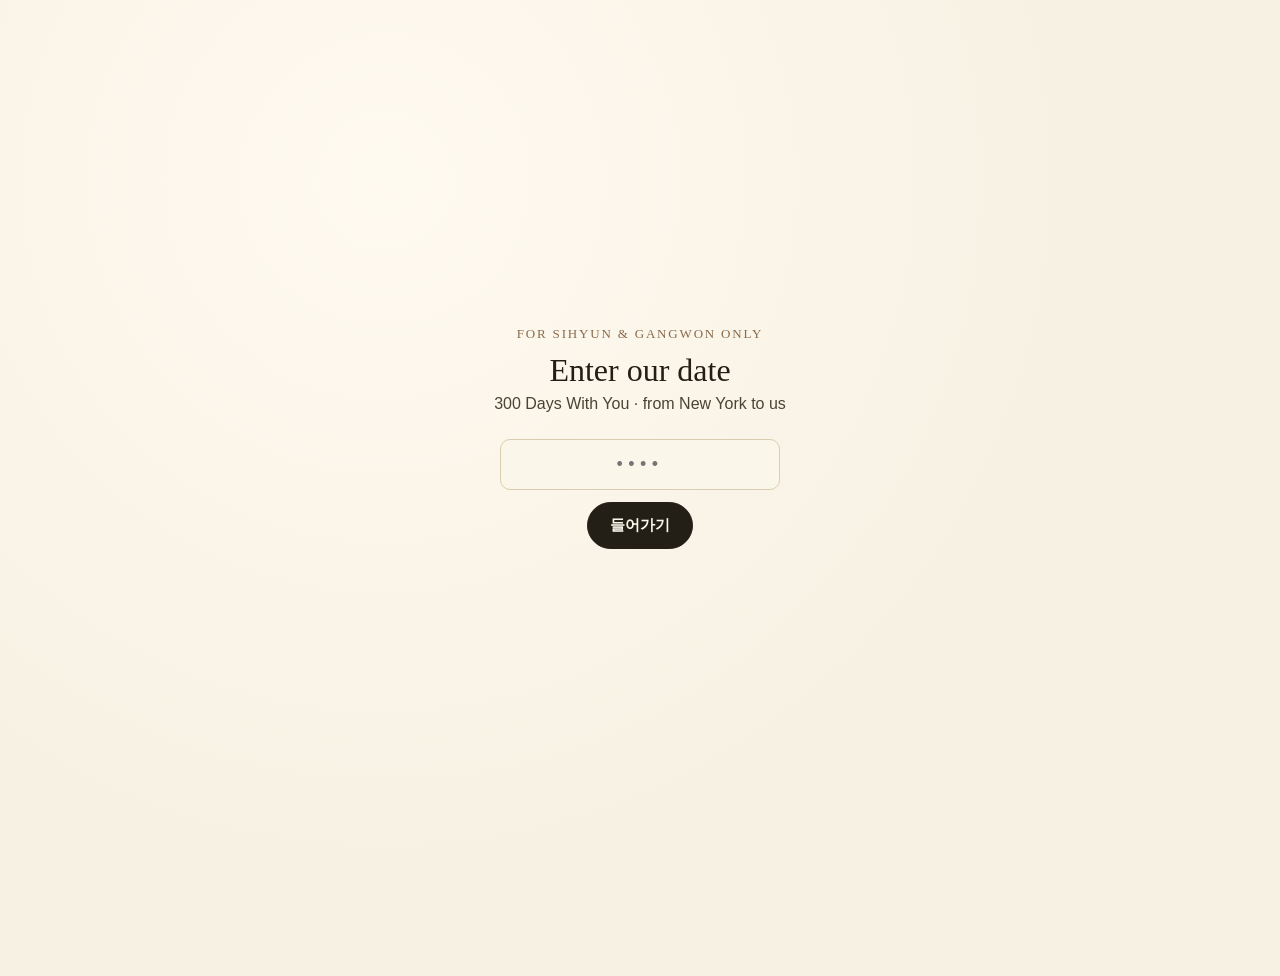
==== v2/index.html @ 1c23c6f9 "Add rebuilt app as a second, non-destructive live version under /v2/ Adds the full architecture rebu" ====
<!DOCTYPE html>
<html lang="ko">
<head>
<meta charset="UTF-8">
<meta name="viewport" content="width=device-width, initial-scale=1, viewport-fit=cover, maximum-scale=1">
<title>시현 & 강원 · 300 DAYS WITH YOU</title>
<meta name="theme-color" content="#f7f1e4">
<link rel="manifest" href="manifest.webmanifest">
<link rel="icon" href="../assets/app-icon-v26.svg">
<link rel="apple-touch-icon" href="../assets/app-icon-v26.svg">
<link rel="stylesheet" href="css/main.css">
</head>
<body>

<!-- ================= LOCK SCREEN (Section 3) ================= -->
<div id="lockScreen">
  <div class="lock-eyebrow">FOR SIHYUN &amp; GANGWON ONLY</div>
  <div class="lock-title">Enter our date</div>
  <div class="lock-sub">300 Days With You · from New York to us</div>
  <input id="lockInput" class="lock-input" type="password" inputmode="numeric" maxlength="6" placeholder="••••">
  <button id="lockBtn" class="btn">들어가기</button>
  <div id="lockErr" class="err-text"></div>
</div>

<!-- ================= IDENTITY / PIN (Section 4) ================= -->
<div id="identityScreen" style="display:none;">
  <div class="lock-eyebrow">WHO ARE YOU?</div>
  <div class="lock-title" id="identityTitle">Who are you?</div>
  <div id="identityStage"></div>
</div>

<!-- ================= APP SHELL ================= -->
<div id="app">
  <header class="masthead">
    <div class="masthead-inner">
      <div class="brand" data-action="view" data-target="home">
        <div class="brand-names">시현 &amp; 강원</div>
        <div class="brand-tag">300 Days With You · from New York to us</div>
      </div>
      <nav class="top-nav">
        <button data-action="view" data-target="home" data-nav="home">HOME</button>
        <button data-action="view" data-target="ourdays" data-nav="ourdays">OUR DAYS</button>
        <button data-action="view" data-target="diary" data-nav="diary">DIARY</button>
        <button data-action="view" data-target="special" data-nav="special">SPECIAL</button>
        <button data-action="view" data-target="future" data-nav="future">OUR FUTURE</button>
      </nav>
      <div class="header-tools">
        <button class="user-pill" id="userPillBtn" data-action="switch-user">WRITING AS · —</button>
        <button class="icon-btn" data-action="toggle-notif" aria-label="notifications">🔔<span class="badge" id="notifBadge" style="display:none;">0</span></button>
      </div>
    </div>
  </header>

  <div class="notif-panel" id="notifPanel"></div>

  <main>
    <section class="view" id="view-home"></section>
    <section class="view" id="view-ourdays"></section>
    <section class="view" id="view-diary"></section>
    <section class="view" id="view-ourstory"></section>
    <section class="view" id="view-album"></section>
    <section class="view" id="view-special">
      <div id="specialHub"></div>
      <div id="specialDetailHost" style="display:none;"></div>
    </section>
    <section class="view" id="view-future"></section>
  </main>

  <nav class="bottom-nav">
    <div class="bottom-nav-inner">
      <button data-action="view" data-target="home" data-nav="home"><span class="ic">⌂</span>Home</button>
      <button data-action="view" data-target="ourdays" data-nav="ourdays"><span class="ic">▣</span>Our Days</button>
      <button data-action="view" data-target="diary" data-nav="diary"><span class="ic">✎</span>Diary</button>
      <button data-action="view" data-target="special" data-nav="special"><span class="ic">✦</span>Special</button>
      <button data-action="view" data-target="future" data-nav="future"><span class="ic">♡</span>Future</button>
    </div>
  </nav>

  <button class="music-fab" id="musicToggle" aria-label="music">♪</button>
  <div class="toast-host" id="toastHost"></div>
  <audio id="bgm" src="../assets/audio/bgm.mp3" loop preload="none"></audio>
</div>

<!-- ================= MEMORY DETAIL MODAL (Section 23) ================= -->
<div class="modal-backdrop" id="memoryModal">
  <div class="modal-panel" id="memoryPanel"></div>
</div>

<!-- ================= PHOTO UPLOAD (Section 30/31) ================= -->
<div class="modal-backdrop" id="uploadModal">
  <div class="modal-panel" id="uploadPanel"></div>
</div>

<!-- ================= LIGHTBOX (Section 42) ================= -->
<div class="modal-backdrop" id="lightboxModal">
  <div class="modal-panel">
    <button class="icon-btn" data-action="close-modal" style="position:absolute; top:16px; right:16px; z-index:2;">✕</button>
    <img id="lightboxImg" src="" alt="">
  </div>
</div>

<script src="https://www.gstatic.com/firebasejs/10.12.2/firebase-app-compat.js"></script>
<script src="https://www.gstatic.com/firebasejs/10.12.2/firebase-firestore-compat.js"></script>

<script src="js/data.js"></script>
<script src="js/firebase.js"></script>
<script src="js/store.js"></script>
<script src="js/router.js"></script>

<script src="js/views/home.js"></script>
<script src="js/views/ourdays.js"></script>
<script src="js/views/diary.js"></script>
<script src="js/views/memory.js"></script>
<script src="js/views/ourstory.js"></script>
<script src="js/views/album.js"></script>
<script src="js/views/special.js"></script>
<script src="js/views/future.js"></script>
<script src="js/views/notifications.js"></script>

<script src="js/app.js"></script>
</body>
</html>
---- v2/css/main.css ----
/* ================================================================
   300 DAYS WITH YOU — DESIGN SYSTEM
   Romantic New York scrapbook diary. Cream paper, ink, muted red,
   kraft brown, olive, warm gold. No build step — plain CSS.
   ================================================================ */

:root{
  --cream:#f7f1e4;
  --paper:#fbf6ea;
  --ink:#231f16;
  --ink-soft:#4a4433;
  --red:#a5372c;
  --kraft:#8a6a4b;
  --olive:#5f6b3f;
  --blue:#3f5a72;
  --gold:#c8a24a;
  --line:#d9cdb0;
  --shadow: 0 12px 30px rgba(35,31,22,.14);
  --radius: 14px;
  --sans: -apple-system, BlinkMacSystemFont, "Apple SD Gothic Neo", "Pretendard", "Noto Sans KR", sans-serif;
  --serif: "Playfair Display", "Nanum Myeongjo", Georgia, serif;
  --hand: "GriunMongtori", var(--sans);
}

@font-face{
  font-family:"GriunMongtori";
  src: url("../../assets/fonts/griun-mongtori.ttf") format("truetype");
  font-display: swap;
}

*{ box-sizing:border-box; }
html,body{ margin:0; padding:0; overflow-x:hidden; }
body{
  background:var(--cream);
  color:var(--ink);
  font-family:var(--sans);
  -webkit-tap-highlight-color: transparent;
  padding-bottom: 76px; /* bottom nav clearance on mobile */
}
img{ max-width:100%; }
button{ font-family:inherit; }
input,textarea,select{ font-family:inherit; font-size:16px; } /* 16px = no iOS zoom */
button{ cursor:pointer; touch-action: manipulation; }
h1,h2,h3{ font-family:var(--serif); margin:0 0 .3em; }
a{ color:inherit; }

.decor, .decor *{ pointer-events:none; }

/* ---------- LOCK / IDENTITY SCREENS ---------- */
#lockScreen, #identityScreen{
  min-height:100vh; display:flex; align-items:center; justify-content:center;
  flex-direction:column; text-align:center; padding:32px 20px;
  background: radial-gradient(circle at 30% 20%, #fffaf0, var(--cream) 60%);
}
.lock-eyebrow{ font-family:var(--serif); letter-spacing:.14em; font-size:13px; color:var(--kraft); margin-bottom:10px; }
.lock-title{ font-family:var(--serif); font-size:clamp(22px,5vw,32px); margin-bottom:6px; }
.lock-sub{ color:var(--ink-soft); margin-bottom:26px; }
.lock-input{
  width:min(280px,80vw); padding:14px 16px; border-radius:10px; border:1px solid var(--line);
  background:var(--paper); text-align:center; letter-spacing:.3em; font-size:18px; margin-bottom:12px;
}
.btn{
  display:inline-flex; align-items:center; justify-content:center; gap:8px;
  border:1px solid var(--ink); background:var(--ink); color:var(--paper);
  padding:13px 22px; border-radius:999px; font-size:15px; font-weight:600; min-height:44px;
  transition: transform .15s ease, opacity .15s ease;
}
.btn:active{ transform: scale(.97); }
.btn.btn-outline{ background:transparent; color:var(--ink); }
.btn.btn-gold{ background:var(--gold); border-color:var(--gold); color:#241d0c; }
.btn.btn-sm{ padding:9px 16px; font-size:13px; min-height:38px; }
.err-text{ color:var(--red); min-height:20px; font-size:13px; margin-top:6px; }

.identity-cards{ display:flex; gap:16px; flex-wrap:wrap; justify-content:center; margin-top:8px; }
.identity-card{
  width:150px; padding:22px 14px; background:var(--paper); border:1px solid var(--line);
  border-radius:var(--radius); box-shadow:var(--shadow); font-family:var(--serif); font-size:18px;
}
.pin-pad{ display:flex; flex-direction:column; align-items:center; gap:14px; margin-top:10px; }

/* ---------- APP SHELL ---------- */
#app{ display:none; min-height:100vh; }
#app.is-visible{ display:block; }

.masthead{
  position:sticky; top:0; z-index:40; background:rgba(247,241,228,.94); backdrop-filter:blur(6px);
  border-bottom:1px solid var(--line);
}
.masthead-inner{
  max-width:1080px; margin:0 auto; padding:12px 18px; display:flex; align-items:center; justify-content:space-between; gap:14px;
}
.brand{ display:flex; flex-direction:column; line-height:1.15; cursor:pointer; }
.brand-names{ font-family:var(--serif); font-size:15px; letter-spacing:.06em; }
.brand-tag{ font-family:var(--hand); font-size:12px; color:var(--kraft); }

.top-nav{ display:flex; gap:4px; }
.top-nav button{
  background:none; border:none; padding:8px 12px; font-size:13px; letter-spacing:.06em; color:var(--ink-soft);
  border-radius:8px; font-weight:600;
}
.top-nav button.is-active{ background:var(--ink); color:var(--paper); }

.header-tools{ display:flex; align-items:center; gap:8px; }
.icon-btn{
  width:38px; height:38px; border-radius:999px; border:1px solid var(--line); background:var(--paper);
  display:flex; align-items:center; justify-content:center; font-size:16px; position:relative;
}
.icon-btn .badge{
  position:absolute; top:-4px; right:-4px; background:var(--red); color:#fff; font-size:10px;
  min-width:16px; height:16px; border-radius:999px; display:flex; align-items:center; justify-content:center; padding:0 3px;
}
.user-pill{
  border:1px solid var(--line); background:var(--paper); border-radius:999px; padding:8px 14px; font-size:12px; font-weight:700;
  letter-spacing:.04em; white-space:nowrap;
}

.bottom-nav{
  display:none; position:fixed; bottom:0; left:0; right:0; z-index:40; background:var(--paper);
  border-top:1px solid var(--line); padding: 6px max(6px, env(safe-area-inset-left)) max(6px, env(safe-area-inset-bottom));
}
.bottom-nav-inner{ display:flex; justify-content:space-around; }
.bottom-nav button{
  background:none; border:none; display:flex; flex-direction:column; align-items:center; gap:2px;
  color:var(--ink-soft); font-size:10px; min-width:48px; min-height:48px; justify-content:center; border-radius:10px;
}
.bottom-nav button .ic{ font-size:19px; }
.bottom-nav button.is-active{ color:var(--red); font-weight:700; }

@media (max-width: 760px){
  .top-nav{ display:none; }
  .bottom-nav{ display:block; }
}

main{ max-width:1080px; margin:0 auto; padding:20px 18px 60px; }
.view{ display:none; }
.view.is-active{ display:block; }

/* ---------- SECTION / CARD PRIMITIVES ---------- */
.section{ margin:34px 0; }
.section-head{ display:flex; align-items:baseline; justify-content:space-between; margin-bottom:14px; gap:10px; flex-wrap:wrap; }
.eyebrow{ font-size:12px; letter-spacing:.14em; color:var(--kraft); font-weight:700; }
.section-title{ font-family:var(--serif); font-size:clamp(20px,3.4vw,26px); }
.section-note{ color:var(--ink-soft); font-size:13px; }

.card{
  background:var(--paper); border:1px solid var(--line); border-radius:var(--radius);
  box-shadow:var(--shadow); text-align:left; width:100%; padding:16px;
}
.card-btn{ cursor:pointer; transition:transform .15s ease, box-shadow .15s ease; }
.card-btn:active{ transform:scale(.985); }
.card-btn:hover{ box-shadow:0 16px 34px rgba(35,31,22,.18); }

.grid{ display:grid; gap:14px; }
.grid-2{ grid-template-columns: repeat(2, 1fr); }
.grid-3{ grid-template-columns: repeat(3, 1fr); }
.grid-4{ grid-template-columns: repeat(4, 1fr); }
@media (max-width:700px){ .grid-3,.grid-4{ grid-template-columns: repeat(2,1fr); } }
@media (max-width:460px){ .grid-2,.grid-3,.grid-4{ grid-template-columns: 1fr; } }

.empty-frame{
  border:1.5px dashed var(--line); border-radius:10px; padding:26px 14px; text-align:center; color:var(--ink-soft);
  background:repeating-linear-gradient(135deg, rgba(217,205,176,.25) 0 10px, transparent 10px 20px);
  font-size:13px;
}

/* ---------- HERO ---------- */
.hero{ display:grid; grid-template-columns:1.1fr 1fr; gap:26px; align-items:center; margin-top:8px; }
@media (max-width:760px){ .hero{ grid-template-columns:1fr; } }
.hero-photo{
  border-radius:var(--radius); overflow:hidden; box-shadow:var(--shadow); aspect-ratio:4/5; background:#000;
}
.hero-photo img{ width:100%; height:100%; object-fit:cover; display:block; }
.hero-eyebrow{ font-size:13px; letter-spacing:.14em; color:var(--kraft); font-weight:700; }
.hero-title{ font-family:var(--serif); font-size:clamp(34px,7vw,58px); line-height:1.02; margin:8px 0 10px; }
.hero-sub{ font-family:var(--hand); font-size:16px; color:var(--ink-soft); margin-bottom:20px; }
.hero-actions{ display:flex; gap:10px; flex-wrap:wrap; }

/* ---------- TODAY DASHBOARD ---------- */
.dash{ background:var(--paper); border:1px solid var(--line); border-radius:var(--radius); box-shadow:var(--shadow); padding:20px; }
.dash-table{ width:100%; border-collapse:collapse; margin:14px 0; font-size:13px; }
.dash-table th{ text-align:center; font-weight:600; color:var(--ink-soft); padding:6px; }
.dash-table td{ text-align:center; padding:8px 6px; border-top:1px solid var(--line); }
.dash-table td:first-child, .dash-table th:first-child{ text-align:left; font-weight:600; }
.progress-bar{ height:8px; background:var(--line); border-radius:999px; overflow:hidden; margin:8px 0; }
.progress-fill{ height:100%; background:var(--gold); transition:width .4s ease; }

/* ---------- FILM STRIP (Our Story As A Movie) ---------- */
.filmstrip{ display:flex; gap:14px; overflow-x:auto; padding:6px 2px 16px; scroll-snap-type:x mandatory; }
.filmstrip .card-btn{ min-width:200px; scroll-snap-align:start; flex:0 0 auto; }
.film-photo{ aspect-ratio:3/4; border-radius:10px; overflow:hidden; margin-bottom:10px; background:#111; }
.film-photo img{ width:100%; height:100%; object-fit:cover; }
.film-n{ font-family:var(--serif); color:var(--gold); font-size:12px; }
.film-title{ font-family:var(--serif); font-size:15px; margin:4px 0 2px; }
.film-sub{ font-size:11px; color:var(--ink-soft); letter-spacing:.06em; }

/* ---------- CALENDAR ---------- */
.cal-nav{ display:flex; align-items:center; justify-content:center; gap:16px; margin-bottom:14px; }
.cal-nav .month-label{ font-family:var(--serif); font-size:19px; min-width:170px; text-align:center; }
.cal-grid{ display:grid; grid-template-columns:repeat(7,1fr); gap:6px; }
.cal-dow{ text-align:center; font-size:11px; color:var(--ink-soft); padding-bottom:4px; }
.cal-cell{
  aspect-ratio:1; border-radius:8px; border:1px solid var(--line); background:var(--paper);
  display:flex; flex-direction:column; align-items:center; justify-content:flex-start; padding:4px 2px;
  font-size:11px; gap:2px; position:relative;
}
.cal-cell.is-empty{ visibility:hidden; }
.cal-cell.has-event{ background:#fbe9e2; border-color:#e6c3b6; }
.cal-cell.is-today{ border-color:var(--gold); border-width:2px; }
.cal-cell.is-birthday{ background:#fff3cf; }
.cal-num{ font-weight:700; }
.cal-dot{ font-size:9px; }
.cal-title{ font-size:8px; color:var(--ink-soft); text-align:center; line-height:1.15; overflow:hidden; max-height:2.3em; }

.list-row{ display:flex; justify-content:space-between; align-items:center; padding:12px 14px; border-bottom:1px solid var(--line); }
.list-row:last-child{ border-bottom:none; }
.list-date{ font-family:var(--serif); font-weight:700; min-width:64px; }

/* ---------- DIARY ---------- */
.diary-step{ margin-bottom:26px; }
.diary-step-num{ font-family:var(--serif); color:var(--gold); font-size:13px; letter-spacing:.1em; }
.mood-grid, .act-grid{ display:flex; flex-wrap:wrap; gap:8px; margin:10px 0; }
.chip{
  border:1px solid var(--line); background:var(--paper); border-radius:999px; padding:8px 14px; font-size:13px;
  min-height:38px; display:inline-flex; align-items:center; gap:6px;
}
.chip.is-selected{ background:var(--ink); color:var(--paper); border-color:var(--ink); }
textarea.field, input.field{
  width:100%; border:1px solid var(--line); border-radius:10px; padding:12px 14px; background:var(--paper);
}
textarea.field{ min-height:80px; resize:vertical; }
.locked-note{ background:#f1ece0; border-radius:10px; padding:12px 14px; font-size:13px; color:var(--ink-soft); }
.reveal-pair{ display:grid; grid-template-columns:1fr 1fr; gap:12px; margin-top:12px; }
@media (max-width:600px){ .reveal-pair{ grid-template-columns:1fr; } }
.reveal-card{ background:#fff; border:1px solid var(--line); border-radius:10px; padding:12px 14px; }
.reveal-from{ font-size:11px; letter-spacing:.1em; color:var(--kraft); font-weight:700; margin-bottom:4px; }

.jar{ text-align:center; padding:22px 16px; }
.jar-emoji{ font-size:46px; }

/* ---------- MEMORY DETAIL MODAL ---------- */
.modal-backdrop{
  display:none; position:fixed; inset:0; background:rgba(20,16,8,.55); z-index:80;
  align-items:flex-start; justify-content:center; overflow-y:auto; padding:0;
}
.modal-backdrop.is-open{ display:flex; }
body.modal-open{ overflow:hidden; }
.modal-panel{
  background:var(--paper); width:100%; max-width:720px; margin:0 auto; min-height:100vh;
  box-shadow:var(--shadow); padding:20px 20px 60px; position:relative;
}
@media (min-width:760px){ .modal-panel{ min-height:auto; margin:40px auto; border-radius:16px; } }
.modal-top{ display:flex; justify-content:space-between; align-items:center; margin-bottom:10px; }
.modal-date{ font-family:var(--serif); font-size:14px; color:var(--kraft); }
.modal-title{ font-family:var(--serif); font-size:clamp(24px,5vw,34px); margin:6px 0 4px; }
.modal-chapter{ font-size:12px; letter-spacing:.1em; color:var(--kraft); }
.like-row{ display:flex; gap:10px; margin:14px 0; }
.like-btn{ border:1px solid var(--line); background:var(--paper); border-radius:999px; padding:8px 14px; font-size:13px; min-height:40px; }
.like-btn.is-liked{ background:#fbe6e6; border-color:var(--red); color:var(--red); }
.story-text{ font-size:15px; line-height:1.7; margin:16px 0; }

.kakao-block{ background:#a9c6a0; border-radius:12px; padding:14px; margin:16px 0; }
.kakao-msg{ max-width:78%; margin:6px 0; padding:9px 12px; border-radius:14px; font-size:13.5px; line-height:1.4; }
.kakao-msg.from-시현{ background:#fff; margin-right:auto; border-bottom-left-radius:4px; }
.kakao-msg.from-강원{ background:#fef01b; margin-left:auto; border-bottom-right-radius:4px; text-align:right; }

.photo-gallery{ display:grid; grid-template-columns:repeat(3,1fr); gap:8px; margin:14px 0; }
.photo-frame{ position:relative; aspect-ratio:1; border-radius:8px; overflow:hidden; background:#111; }
.photo-frame img{ width:100%; height:100%; object-fit:cover; cursor:pointer; }
.photo-frame .hero-flag{ position:absolute; top:4px; left:4px; background:var(--gold); color:#241d0c; font-size:9px; padding:2px 5px; border-radius:4px; font-weight:700; }

.note-area{ margin:16px 0; }
.comment-item{ padding:10px 0; border-top:1px solid var(--line); font-size:13.5px; }
.comment-author{ font-weight:700; margin-right:6px; }
.nav-row{ display:flex; justify-content:space-between; margin-top:24px; }

/* Chapter theme accents on the modal panel */
.modal-panel.theme-nyc{ border-top:6px solid var(--red); }
.modal-panel.theme-park{ border-top:6px solid var(--olive); }
.modal-panel.theme-west{ border-top:6px solid var(--gold); }
.modal-panel.theme-korea{ border-top:6px solid var(--blue); }
.modal-panel.theme-distance{ border-top:6px solid var(--red); }

/* ---------- LIGHTBOX ---------- */
#lightboxModal .modal-panel{ background:transparent; box-shadow:none; max-width:96vw; display:flex; align-items:center; justify-content:center; min-height:100vh; padding:20px; }
#lightboxModal img{ max-width:94vw; max-height:90vh; object-fit:contain; }
#lightboxModal{ background:rgba(10,8,4,.92); }

/* ---------- ALBUM ---------- */
.album-toolbar{ display:flex; gap:6px; flex-wrap:wrap; margin-bottom:16px; }
.album-toolbar button{
  border:1px solid var(--line); background:var(--paper); border-radius:999px; padding:8px 14px; font-size:12px; font-weight:700;
}
.album-toolbar button.is-active{ background:var(--ink); color:var(--paper); }
.contact-sheet{ display:grid; grid-template-columns:repeat(6,1fr); gap:4px; }
@media (max-width:700px){ .contact-sheet{ grid-template-columns:repeat(4,1fr); } }
.contact-tile{ aspect-ratio:1; overflow:hidden; background:#111; position:relative; }
.contact-tile img{ width:100%; height:100%; object-fit:cover; }

/* ---------- FUTURE ---------- */
.future-tabs{ display:flex; gap:8px; margin-bottom:18px; flex-wrap:wrap; }
.future-tabs button{ border:1px solid var(--line); background:var(--paper); border-radius:999px; padding:9px 16px; font-size:13px; font-weight:700; }
.future-tabs button.is-active{ background:var(--red); color:#fff; border-color:var(--red); }
.tab-panel{ display:none; }
.tab-panel.is-active{ display:block; }
.postcard{ background:var(--paper); border:1px solid var(--line); border-radius:12px; padding:16px; position:relative; }
.postcard::after{ content:"POSTCARD"; position:absolute; top:10px; right:14px; font-size:10px; letter-spacing:.16em; color:var(--line); font-weight:800; }
.bucket-item{ display:flex; align-items:center; gap:10px; padding:10px 0; border-top:1px solid var(--line); }
.bucket-item:first-child{ border-top:none; }
.bucket-item.is-done .bucket-text{ text-decoration:line-through; color:var(--ink-soft); }
.envelope{ background:linear-gradient(180deg,#efe4c8,var(--paper)); border:1px solid var(--line); border-radius:12px; padding:20px; }

/* ---------- SPECIAL HUB ---------- */
.hub-card{ padding:18px 16px; }
.hub-card .n{ font-size:11px; color:var(--kraft); letter-spacing:.1em; font-weight:700; }
.hub-card .t{ font-family:var(--serif); font-size:17px; margin:4px 0; }
.hub-card .s{ font-size:12px; color:var(--ink-soft); }

/* ---------- MISC ---------- */
.toast-host{ position:fixed; left:0; right:0; bottom: 92px; display:flex; flex-direction:column; align-items:center; gap:8px; z-index:200; pointer-events:none; }
.toast{
  background:var(--ink); color:var(--paper); padding:10px 18px; border-radius:999px; font-size:13px;
  opacity:0; transform:translateY(8px); transition:opacity .25s ease, transform .25s ease; box-shadow:var(--shadow);
}
.toast.is-in{ opacity:1; transform:translateY(0); }

.music-fab{
  position:fixed; right:16px; bottom: 92px; width:42px; height:42px; border-radius:999px; background:var(--paper);
  border:1px solid var(--line); box-shadow:var(--shadow); display:flex; align-items:center; justify-content:center; z-index:60; font-size:16px;
}
@media (min-width:760px){ .music-fab{ bottom:20px; } .toast-host{ bottom:20px; } }
.music-fab.muted{ opacity:.5; }

.notif-panel{ position:fixed; top:60px; right:14px; width:min(340px,92vw); max-height:70vh; overflow-y:auto;
  background:var(--paper); border:1px solid var(--line); border-radius:12px; box-shadow:var(--shadow); z-index:90; display:none; }
.notif-panel.is-open{ display:block; }
.notif-item{ padding:12px 14px; border-bottom:1px solid var(--line); font-size:13px; text-align:left; width:100%; background:none; border-left:none; border-right:none; border-top:none; }
.notif-item:last-child{ border-bottom:none; }
.notif-author{ font-weight:700; margin-right:4px; }
.notif-empty{ padding:24px; text-align:center; color:var(--ink-soft); font-size:13px; }

.report-grid{ display:grid; grid-template-columns:repeat(3,1fr); gap:10px; margin-top:14px; }
@media (max-width:600px){ .report-grid{ grid-template-columns:repeat(2,1fr); } }
.report-tile{ background:var(--paper); border:1px solid var(--line); border-radius:10px; padding:12px; text-align:center; }
.report-tile .val{ font-family:var(--serif); font-size:20px; }
.report-tile .lbl{ font-size:11px; color:var(--ink-soft); margin-top:2px; }

@media (prefers-reduced-motion: reduce){
  *{ animation-duration:.001ms !important; transition-duration:.001ms !important; }
}
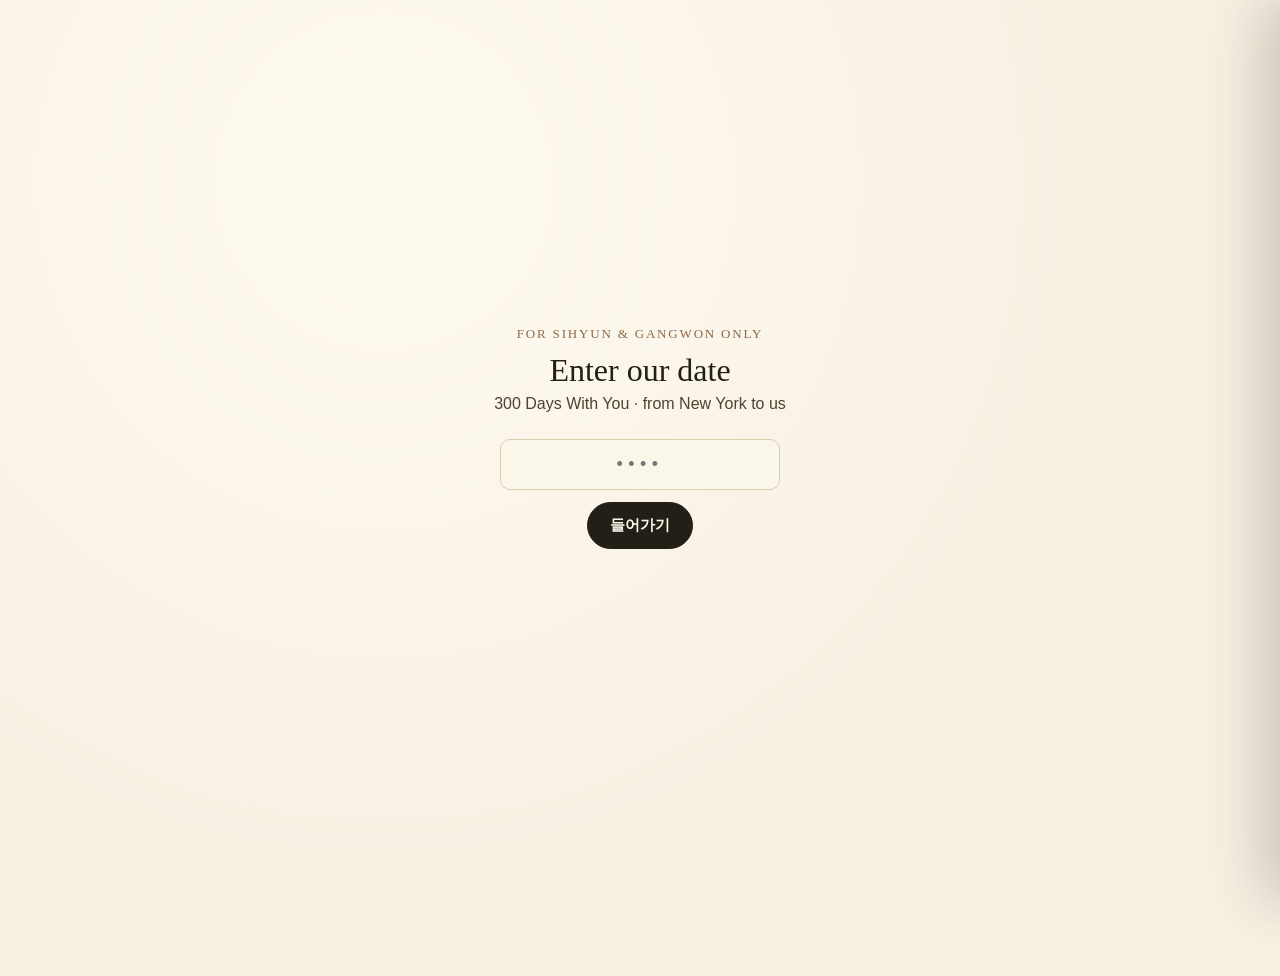
==== commit 68651113: "Add global Archive Drawer (v1's OUR DIARY quick-access panel) to v2 v1 kept a fixed edge button open" ====
--- a/v2/index.html
+++ b/v2/index.html
@@ -9,6 +9,7 @@
 <link rel="icon" href="../assets/app-icon-v26.svg">
 <link rel="apple-touch-icon" href="../assets/app-icon-v26.svg">
 <link rel="stylesheet" href="css/main.css">
+<link rel="stylesheet" href="https://unpkg.com/leaflet@1.9.4/dist/leaflet.css" integrity="sha256-p4NxAoJBhIIN+hmNHrzRCf9tD/miZyoHS5obTRR9BMY=" crossorigin="">
 </head>
 <body>
 
@@ -34,8 +35,13 @@
   <header class="masthead">
     <div class="masthead-inner">
       <div class="brand" data-action="view" data-target="home">
-        <div class="brand-names">시현 &amp; 강원</div>
-        <div class="brand-tag">300 Days With You · from New York to us</div>
+        <div class="together-widget" id="togetherWidget" aria-hidden="true">
+          <svg viewBox="0 0 40 26"><circle class="tw-a" cx="14" cy="13" r="8"/><circle class="tw-b" cx="26" cy="13" r="8"/></svg>
+        </div>
+        <div class="brand-text">
+          <div class="brand-names">시현 &amp; 강원</div>
+          <div class="brand-tag">300 Days With You · from New York to us</div>
+        </div>
       </div>
       <nav class="top-nav">
         <button data-action="view" data-target="home" data-nav="home">HOME</button>
@@ -45,6 +51,8 @@
         <button data-action="view" data-target="future" data-nav="future">OUR FUTURE</button>
       </nav>
       <div class="header-tools">
+        <button class="btn btn-sm btn-gold" id="installBtn" data-action="install-app" style="display:none;">홈 화면에 추가</button>
+        <button class="icon-btn" data-action="open-search" aria-label="search">⌕</button>
         <button class="user-pill" id="userPillBtn" data-action="switch-user">WRITING AS · —</button>
         <button class="icon-btn" data-action="toggle-notif" aria-label="notifications">🔔<span class="badge" id="notifBadge" style="display:none;">0</span></button>
       </div>
@@ -77,9 +85,22 @@
   </nav>
 
   <button class="music-fab" id="musicToggle" aria-label="music">♪</button>
+  <button class="archive-fab" id="archiveBtn" data-action="toggle-archive">
+    <span class="archive-fab-ic">▥</span><span class="archive-fab-lbl">OUR<br>ARCHIVE</span>
+  </button>
   <div class="toast-host" id="toastHost"></div>
   <audio id="bgm" src="../assets/audio/bgm.mp3" loop preload="none"></audio>
 </div>
+
+<!-- ================= GLOBAL ARCHIVE DRAWER ================= -->
+<div class="archive-drawer" id="archiveDrawer">
+  <div class="archive-drawer-head">
+    <h3>OUR ARCHIVE</h3>
+    <button class="icon-btn" data-action="toggle-archive">✕</button>
+  </div>
+  <div class="archive-drawer-body" id="archiveDrawerBody"></div>
+</div>
+<div class="archive-drawer-scrim" id="archiveDrawerScrim" data-action="toggle-archive"></div>
 
 <!-- ================= MEMORY DETAIL MODAL (Section 23) ================= -->
 <div class="modal-backdrop" id="memoryModal">
@@ -91,6 +112,17 @@
   <div class="modal-panel" id="uploadPanel"></div>
 </div>
 
+<!-- ================= GLOBAL MEMORY SEARCH (Section 62) ================= -->
+<div class="modal-backdrop" id="searchModal">
+  <div class="modal-panel">
+    <div class="modal-top">
+      <button class="icon-btn" data-action="close-modal">✕</button>
+    </div>
+    <input class="field" id="globalSearchInput" placeholder="추억 검색 — 첫눈, MoMA, 사랑해, 부산…">
+    <div id="searchResults" style="margin-top:14px;"></div>
+  </div>
+</div>
+
 <!-- ================= LIGHTBOX (Section 42) ================= -->
 <div class="modal-backdrop" id="lightboxModal">
   <div class="modal-panel">
@@ -99,10 +131,14 @@
   </div>
 </div>
 
+<script src="https://unpkg.com/leaflet@1.9.4/dist/leaflet.js" integrity="sha256-20nQCchB9co0qIjJZRGuk2/Z9VM+kNiyxNV1lvTlZBo=" crossorigin=""></script>
 <script src="https://www.gstatic.com/firebasejs/10.12.2/firebase-app-compat.js"></script>
 <script src="https://www.gstatic.com/firebasejs/10.12.2/firebase-firestore-compat.js"></script>
 
 <script src="js/data.js"></script>
+<script src="js/fullchat.js"></script>
+<script src="js/anim.js"></script>
+<script src="js/kakaoparse.js"></script>
 <script src="js/firebase.js"></script>
 <script src="js/store.js"></script>
 <script src="js/router.js"></script>
@@ -116,6 +152,7 @@
 <script src="js/views/special.js"></script>
 <script src="js/views/future.js"></script>
 <script src="js/views/notifications.js"></script>
+<script src="js/views/search.js"></script>
 
 <script src="js/app.js"></script>
 </body>
--- a/v2/css/main.css
+++ b/v2/css/main.css
@@ -89,7 +89,8 @@
 .masthead-inner{
   max-width:1080px; margin:0 auto; padding:12px 18px; display:flex; align-items:center; justify-content:space-between; gap:14px;
 }
-.brand{ display:flex; flex-direction:column; line-height:1.15; cursor:pointer; }
+.brand{ display:flex; align-items:center; gap:8px; line-height:1.15; cursor:pointer; }
+.brand-text{ display:flex; flex-direction:column; }
 .brand-names{ font-family:var(--serif); font-size:15px; letter-spacing:.06em; }
 .brand-tag{ font-family:var(--hand); font-size:12px; color:var(--kraft); }
 
@@ -174,6 +175,9 @@
 .hero-title{ font-family:var(--serif); font-size:clamp(34px,7vw,58px); line-height:1.02; margin:8px 0 10px; }
 .hero-sub{ font-family:var(--hand); font-size:16px; color:var(--ink-soft); margin-bottom:20px; }
 .hero-actions{ display:flex; gap:10px; flex-wrap:wrap; }
+.day-counter{ display:flex; align-items:baseline; gap:8px; margin-bottom:16px; }
+.day-counter #dayCounterNum{ font-family:var(--serif); font-size:clamp(30px,5vw,42px); color:var(--red); line-height:1; }
+.day-counter-lbl{ font-size:11px; letter-spacing:.12em; color:var(--kraft); font-weight:700; }
 
 /* ---------- TODAY DASHBOARD ---------- */
 .dash{ background:var(--paper); border:1px solid var(--line); border-radius:var(--radius); box-shadow:var(--shadow); padding:20px; }
@@ -184,9 +188,23 @@
 .progress-bar{ height:8px; background:var(--line); border-radius:999px; overflow:hidden; margin:8px 0; }
 .progress-fill{ height:100%; background:var(--gold); transition:width .4s ease; }
 
+.checkin-row{ display:grid; grid-template-columns:1fr 1fr; gap:12px; margin:14px 0; }
+.checkin-pill{ border:1px solid var(--line); border-radius:12px; padding:12px 14px; background:var(--paper-alt, #fff); }
+.checkin-name{ font-family:var(--serif); font-size:14px; font-weight:700; margin-bottom:8px; }
+.checkin-stats{ display:flex; flex-wrap:wrap; gap:6px; }
+.checkin-stat{ display:inline-flex; align-items:center; gap:5px; font-size:11px; letter-spacing:.04em; color:var(--ink-soft); border:1px solid var(--line); border-radius:999px; padding:3px 9px 3px 7px; }
+.checkin-dot{ width:6px; height:6px; border-radius:50%; background:var(--line); display:inline-block; }
+.checkin-stat.is-done{ color:var(--ink); border-color:var(--gold); background:rgba(197,160,89,.1); }
+.checkin-stat.is-done .checkin-dot{ background:var(--gold); }
+.grat-reminder{ display:flex; align-items:center; justify-content:space-between; gap:10px; flex-wrap:wrap; background:rgba(197,160,89,.12); border:1px dashed var(--gold); border-radius:10px; padding:10px 14px; margin-bottom:12px; font-size:13px; }
+@media (max-width:560px){ .checkin-row{ grid-template-columns:1fr; } }
+
 /* ---------- FILM STRIP (Our Story As A Movie) ---------- */
 .filmstrip{ display:flex; gap:14px; overflow-x:auto; padding:6px 2px 16px; scroll-snap-type:x mandatory; }
-.filmstrip .card-btn{ min-width:200px; scroll-snap-align:start; flex:0 0 auto; }
+/* .card sets width:100%, which inside this horizontal flex row made flex-basis
+   resolve to the full filmstrip width — every card tried to fill the whole
+   row, so only the first one showed, blown up to fill the screen. */
+.filmstrip .card-btn{ min-width:200px; width:200px; scroll-snap-align:start; flex:0 0 auto; }
 .film-photo{ aspect-ratio:3/4; border-radius:10px; overflow:hidden; margin-bottom:10px; background:#111; }
 .film-photo img{ width:100%; height:100%; object-fit:cover; }
 .film-n{ font-family:var(--serif); color:var(--gold); font-size:12px; }
@@ -206,10 +224,25 @@
 .cal-cell.is-empty{ visibility:hidden; }
 .cal-cell.has-event{ background:#fbe9e2; border-color:#e6c3b6; }
 .cal-cell.is-today{ border-color:var(--gold); border-width:2px; }
-.cal-cell.is-birthday{ background:#fff3cf; }
+.cal-cell.kind-birthday{ background:#fff3cf; border-color:#e0c96a; }
+.cal-cell.kind-anniversary{ background:#fbe4e0; border-color:#dba79c; }
+.cal-cell.kind-first{ background:#f8e4ee; border-color:#d9a9c1; }
+.cal-cell.kind-trip{ background:#e3f0ec; border-color:#a9c7bd; }
 .cal-num{ font-weight:700; }
 .cal-dot{ font-size:9px; }
+.cal-badge{ position:absolute; top:2px; right:3px; font-size:9px; line-height:1; }
 .cal-title{ font-size:8px; color:var(--ink-soft); text-align:center; line-height:1.15; overflow:hidden; max-height:2.3em; }
+.cal-legend{ display:flex; flex-wrap:wrap; justify-content:center; gap:6px 12px; margin-top:12px; padding-top:10px; border-top:1px solid var(--line); font-size:10px; color:var(--ink-soft); }
+.cal-legend .is-today-sw{ border:1.5px solid var(--gold); border-radius:4px; padding:0 4px; }
+.cal-cell.has-photo{ background-size:cover; background-position:center; color:#fff; }
+.cal-cell.has-photo::before{ content:''; position:absolute; inset:0; border-radius:7px; background:linear-gradient(180deg, rgba(0,0,0,.05), rgba(0,0,0,.55)); }
+.cal-cell.has-photo .cal-num, .cal-cell.has-photo .cal-title{ position:relative; z-index:1; color:#fff; text-shadow:0 1px 3px rgba(0,0,0,.6); }
+.cal-cell.chat-only{ border-style:dashed; }
+.cal-chat-badge{ position:absolute; top:2px; left:3px; font-size:8px; line-height:1; z-index:1; }
+.cal-mood-dots{ position:absolute; bottom:3px; left:0; right:0; display:flex; justify-content:center; gap:3px; z-index:1; }
+.cal-mood-dot{ width:5px; height:5px; border-radius:50%; }
+.cal-mood-dot.is-sihyun{ background:var(--gold); }
+.cal-mood-dot.is-gangwon{ background:var(--blue); }
 
 .list-row{ display:flex; justify-content:space-between; align-items:center; padding:12px 14px; border-bottom:1px solid var(--line); }
 .list-row:last-child{ border-bottom:none; }
@@ -262,6 +295,10 @@
 .kakao-msg{ max-width:78%; margin:6px 0; padding:9px 12px; border-radius:14px; font-size:13.5px; line-height:1.4; }
 .kakao-msg.from-시현{ background:#fff; margin-right:auto; border-bottom-left-radius:4px; }
 .kakao-msg.from-강원{ background:#fef01b; margin-left:auto; border-bottom-right-radius:4px; text-align:right; }
+.kakao-like-row{ display:inline-flex; gap:4px; margin-left:6px; vertical-align:middle; }
+.kakao-like-btn, .kakao-best-btn{ border:none; background:none; font-size:12px; padding:0 2px; opacity:.55; cursor:pointer; }
+.kakao-like-btn.is-liked{ opacity:1; color:var(--red); }
+.kakao-best-btn.is-best{ opacity:1; color:var(--gold); }
 
 .photo-gallery{ display:grid; grid-template-columns:repeat(3,1fr); gap:8px; margin:14px 0; }
 .photo-frame{ position:relative; aspect-ratio:1; border-radius:8px; overflow:hidden; background:#111; }
@@ -273,12 +310,22 @@
 .comment-author{ font-weight:700; margin-right:6px; }
 .nav-row{ display:flex; justify-content:space-between; margin-top:24px; }
 
-/* Chapter theme accents on the modal panel */
-.modal-panel.theme-nyc{ border-top:6px solid var(--red); }
-.modal-panel.theme-park{ border-top:6px solid var(--olive); }
-.modal-panel.theme-west{ border-top:6px solid var(--gold); }
-.modal-panel.theme-korea{ border-top:6px solid var(--blue); }
-.modal-panel.theme-distance{ border-top:6px solid var(--red); }
+/* Chapter theme accents on the modal panel (Section 27/84) — each chapter
+   reads like a different travel-magazine issue: distinct wash + masthead. */
+.issue-masthead{
+  display:flex; justify-content:space-between; align-items:baseline; flex-wrap:wrap; gap:6px;
+  font-family:var(--serif); font-size:11px; letter-spacing:.14em; font-weight:700;
+  padding-bottom:8px; margin-bottom:12px; border-bottom:2px solid currentColor;
+}
+.issue-tagline{ font-family:var(--hand); letter-spacing:0; font-weight:400; font-size:13px; opacity:.8; }
+
+.modal-panel.theme-nyc{ --accent:var(--red); border-top:6px solid var(--accent); background:linear-gradient(180deg,#fdf3ee,var(--paper) 220px); }
+.modal-panel.theme-park{ --accent:var(--olive); border-top:6px solid var(--accent); background:linear-gradient(180deg,#f2f4e8,var(--paper) 220px); }
+.modal-panel.theme-west{ --accent:#8a6a1f; border-top:6px solid var(--gold); background:linear-gradient(180deg,#fbf1da,var(--paper) 220px); }
+.modal-panel.theme-korea{ --accent:var(--blue); border-top:6px solid var(--accent); background:linear-gradient(180deg,#eef3f7,var(--paper) 220px); }
+.modal-panel.theme-distance{ --accent:var(--red); border-top:6px solid var(--accent); background:linear-gradient(180deg,#f6eee0,var(--paper) 220px); }
+.modal-panel .issue-masthead{ color:var(--accent, var(--kraft)); }
+.modal-panel.theme-distance .issue-tagline{ color:var(--blue); }
 
 /* ---------- LIGHTBOX ---------- */
 #lightboxModal .modal-panel{ background:transparent; box-shadow:none; max-width:96vw; display:flex; align-items:center; justify-content:center; min-height:100vh; padding:20px; }
@@ -293,6 +340,8 @@
 .album-toolbar button.is-active{ background:var(--ink); color:var(--paper); }
 .contact-sheet{ display:grid; grid-template-columns:repeat(6,1fr); gap:4px; }
 @media (max-width:700px){ .contact-sheet{ grid-template-columns:repeat(4,1fr); } }
+.film-viewer{ padding:20px 0; }
+.film-viewer .photo-frame{ aspect-ratio:4/5; }
 .contact-tile{ aspect-ratio:1; overflow:hidden; background:#111; position:relative; }
 .contact-tile img{ width:100%; height:100%; object-fit:cover; }
 
@@ -307,6 +356,12 @@
 .bucket-item{ display:flex; align-items:center; gap:10px; padding:10px 0; border-top:1px solid var(--line); }
 .bucket-item:first-child{ border-top:none; }
 .bucket-item.is-done .bucket-text{ text-decoration:line-through; color:var(--ink-soft); }
+.wedidit-stamp{
+  border:1.5px solid var(--olive); color:var(--olive); border-radius:5px; padding:1px 6px; font-size:9px;
+  font-family:var(--hand); letter-spacing:.08em; transform:rotate(-5deg); flex:none;
+  animation:v2StampPop .35s cubic-bezier(.3,1.6,.4,1);
+}
+@keyframes v2StampPop{ 0%{ opacity:0; transform:scale(1.8) rotate(-5deg); } 100%{ opacity:1; transform:scale(1) rotate(-5deg); } }
 .envelope{ background:linear-gradient(180deg,#efe4c8,var(--paper)); border:1px solid var(--line); border-radius:12px; padding:20px; }
 
 /* ---------- SPECIAL HUB ---------- */
@@ -338,12 +393,183 @@
 .notif-author{ font-weight:700; margin-right:4px; }
 .notif-empty{ padding:24px; text-align:center; color:var(--ink-soft); font-size:13px; }
 
+/* ---------- GLOBAL ARCHIVE DRAWER ---------- */
+.archive-fab{
+  position:fixed; right:0; top:50%; transform:translateY(-50%); z-index:150;
+  background:rgba(51,44,38,.95); color:#fff; border:1px solid rgba(255,255,255,.14); border-right:0;
+  border-radius:16px 0 0 16px; padding:12px 10px; box-shadow:var(--shadow); backdrop-filter:blur(12px);
+  display:flex; align-items:center; gap:8px; text-align:left;
+}
+.archive-fab-ic{ font-size:15px; }
+.archive-fab-lbl{ font-size:10px; font-weight:700; letter-spacing:.06em; line-height:1.25; }
+@media (max-width:720px){
+  .archive-fab{ top:auto; bottom:calc(150px + env(safe-area-inset-bottom)); transform:none; padding:10px 7px; }
+  .archive-fab-lbl{ display:none; }
+}
+.archive-drawer-scrim{
+  display:none; position:fixed; inset:0; background:rgba(20,16,8,.5); z-index:210;
+}
+.archive-drawer-scrim.is-open{ display:block; }
+.archive-drawer{
+  position:fixed; top:0; right:0; bottom:0; width:min(420px,92vw); z-index:220;
+  background:linear-gradient(180deg,#fbf7ed 0%,#f5ede0 100%); box-shadow:-18px 0 55px rgba(49,38,28,.22);
+  transform:translateX(100%); transition:transform .32s cubic-bezier(.25,.9,.35,1); overflow-y:auto; padding:20px;
+}
+.archive-drawer.is-open{ transform:translateX(0); }
+.archive-drawer-head{ display:flex; justify-content:space-between; align-items:center; margin-bottom:16px; }
+.archive-drawer-head h3{ font-family:var(--serif); font-size:19px; }
+.archive-section{ margin-bottom:24px; }
+.archive-section-title{ font-size:11px; letter-spacing:.1em; color:var(--kraft); font-weight:700; margin-bottom:10px; }
+.archive-link-grid{ display:grid; grid-template-columns:1fr 1fr; gap:8px; }
+.archive-link{ padding:12px 14px; text-align:left; }
+.archive-link .t{ font-family:var(--serif); font-size:13.5px; }
+.archive-link .s{ font-size:11px; color:var(--ink-soft); margin-top:2px; }
+
+/* ---------- OUR STATS (streak rings / mood donut / activity bars / heatmap) ---------- */
+.stats-grid{ display:grid; grid-template-columns:repeat(2,1fr); gap:14px; }
+@media (max-width:600px){ .stats-grid{ grid-template-columns:1fr; } }
+.stats-card{ background:var(--paper); border:1px solid var(--line); border-radius:12px; padding:16px; }
+.stats-card.full{ grid-column:1/-1; }
+.stats-card-title{ font-size:12px; letter-spacing:.08em; font-weight:700; color:var(--kraft); margin-bottom:10px; }
+.ring-row{ display:flex; gap:20px; justify-content:center; }
+.ring-item{ text-align:center; }
+.ring{ width:74px; height:74px; border-radius:50%; display:flex; align-items:center; justify-content:center;
+  background:conic-gradient(var(--gold) calc(var(--p)*1%), var(--line) 0); margin:0 auto; }
+.ring-inside{ width:56px; height:56px; border-radius:50%; background:var(--paper); display:flex; align-items:center; justify-content:center; font-family:var(--serif); font-size:18px; }
+.ring-label{ font-size:11px; color:var(--ink-soft); margin-top:6px; }
+.donut-wrap{ display:flex; align-items:center; gap:16px; flex-wrap:wrap; justify-content:center; }
+.donut{ width:100px; height:100px; border-radius:50%; display:flex; align-items:center; justify-content:center; flex:0 0 auto; }
+.donut-center{ width:66px; height:66px; border-radius:50%; background:var(--paper); display:flex; align-items:center; justify-content:center; text-align:center; font-size:11px; color:var(--ink-soft); }
+.donut-legend{ font-size:12px; display:flex; flex-direction:column; gap:4px; }
+.donut-legend i{ display:inline-block; width:9px; height:9px; border-radius:50%; margin-right:6px; }
+.stat-bar-row{ display:flex; align-items:center; gap:8px; margin:6px 0; font-size:12px; }
+.stat-bar-row .lbl{ width:64px; flex:0 0 auto; }
+.stat-bar-row .track{ flex:1; height:8px; background:var(--line); border-radius:999px; overflow:hidden; }
+.stat-bar-row .fill{ height:100%; background:var(--red); }
+.heatmap{ display:grid; grid-template-columns:repeat(10,1fr); gap:4px; }
+.heat-cell{ aspect-ratio:1; border-radius:3px; background:var(--line); }
+.heat-cell.one{ background:#e6c3b6; }
+.heat-cell.two{ background:var(--red); }
+
 .report-grid{ display:grid; grid-template-columns:repeat(3,1fr); gap:10px; margin-top:14px; }
 @media (max-width:600px){ .report-grid{ grid-template-columns:repeat(2,1fr); } }
 .report-tile{ background:var(--paper); border:1px solid var(--line); border-radius:10px; padding:12px; text-align:center; }
 .report-tile .val{ font-family:var(--serif); font-size:20px; }
 .report-tile .lbl{ font-size:11px; color:var(--ink-soft); margin-top:2px; }
 
+/* ================================================================
+   ANIMATION LAYER — ported from v1 (Section: motion polish). All
+   purely visual: photos/text are never redrawn, only their containers
+   animate. Respects prefers-reduced-motion via the block at the very
+   end of this file.
+   ================================================================ */
+
+/* ---- ripple/glow press feedback (anim.js) ---- */
+.v2-ripple-host{ position:relative; }
+.v2-ripple{
+  position:absolute; border-radius:50%; background:radial-gradient(circle, rgba(200,162,74,.35), rgba(200,162,74,0) 70%);
+  pointer-events:none; transform:scale(0); animation:v2RippleOut .6s ease-out forwards; z-index:0;
+}
+@keyframes v2RippleOut{ from{ transform:scale(0); opacity:.9; } to{ transform:scale(1); opacity:0; } }
+
+/* ---- sparkle burst (favorites, jar) ---- */
+.v2-spark{
+  position:fixed; left:0; top:0; z-index:9999; pointer-events:none; font-size:14px; color:var(--gold);
+  animation:v2Spark .72s ease-out forwards; transform:translate(-50%,-50%);
+}
+@keyframes v2Spark{
+  0%{ opacity:0; transform:translate(-50%,-50%) scale(.3); }
+  22%{ opacity:1; }
+  100%{ opacity:0; transform:translate(calc(-50% + var(--dx)), calc(-50% + var(--dy))) scale(1.05); }
+}
+
+/* ---- generic fade/slide-up entrance, staggered via anim.js staggerIn() ---- */
+.v2-reveal{ opacity:0; transform:translateY(14px); animation:v2RevealUp .5s cubic-bezier(.22,.9,.25,1) forwards; animation-play-state:paused; }
+.v2-reveal.is-in{ animation-play-state:running; }
+@keyframes v2RevealUp{ from{ opacity:0; transform:translateY(14px); } to{ opacity:1; transform:translateY(0); } }
+
+/* ---- scroll-triggered stamp-in (FIRSTS) ---- */
+.v2-stamp{ opacity:0; transform:scale(1.5) rotate(-8deg); transition:opacity .4s ease, transform .4s cubic-bezier(.2,1.4,.4,1); }
+.v2-stamp.is-in{ opacity:1; transform:scale(1) rotate(-3deg); }
+
+/* ---- favorite heart pop ---- */
+.v2-fav-pop{ animation:v2FavPop .4s cubic-bezier(.3,1.6,.4,1); }
+@keyframes v2FavPop{ 0%{ transform:scale(1); } 40%{ transform:scale(1.35); } 100%{ transform:scale(1); } }
+
+/* ---- calendar cell press-bounce + month slide ---- */
+.cal-cell{ transition:transform .12s ease; }
+.cal-cell:active{ transform:scale(.92); }
+.cal-bounce{ animation:v2CalBounce .32s cubic-bezier(.3,1.6,.4,1); }
+@keyframes v2CalBounce{ 0%{ transform:scale(1); } 40%{ transform:scale(.88); } 100%{ transform:scale(1); } }
+.cal-slide-left{ animation:v2SlideLeft .28s ease both; }
+.cal-slide-right{ animation:v2SlideRight .28s ease both; }
+@keyframes v2SlideLeft{ from{ opacity:0; transform:translateX(18px); } to{ opacity:1; transform:translateX(0); } }
+@keyframes v2SlideRight{ from{ opacity:0; transform:translateX(-18px); } to{ opacity:1; transform:translateX(0); } }
+
+/* ---- memory modal: staggered photo/kakao reveal ---- */
+.v2-msg-in{ opacity:0; transform:translateY(8px); animation:v2RevealUp .35s ease forwards; }
+.photo-frame.v2-photo-in{ opacity:0; transform:scale(.92) rotate(-1deg); animation:v2PhotoIn .4s cubic-bezier(.22,.9,.25,1) forwards; }
+@keyframes v2PhotoIn{ to{ opacity:1; transform:scale(1) rotate(0deg); } }
+
+/* ---- kakao bubble tap-to-expand ---- */
+.kakao-msg{ cursor:pointer; transition:transform .15s ease; }
+.kakao-msg:active{ transform:scale(.99); }
+.kakao-msg .kakao-time{
+  display:block; margin-top:4px; font-size:10px; color:var(--ink-soft); opacity:0; max-height:0; overflow:hidden;
+  transition:opacity .25s ease, max-height .25s ease;
+}
+.kakao-msg.is-expanded .kakao-time{ opacity:1; max-height:20px; }
+.kakao-msg mark{ background:none; color:var(--red); font-weight:700; }
+
+/* ---- home entrance sequence ---- */
+.hero-eyebrow.v2-reveal, .hero-title.v2-reveal, .hero-sub.v2-reveal, .hero-actions.v2-reveal{ animation-name:v2RevealUp; }
+
+/* ---- header two-person widget ---- */
+.together-widget{ display:flex; align-items:center; gap:2px; width:40px; height:26px; flex:none; }
+.together-widget svg{ width:100%; height:100%; overflow:visible; }
+.together-widget .tw-a{ fill:var(--red); opacity:.82; transition:transform .6s cubic-bezier(.22,.9,.25,1); }
+.together-widget .tw-b{ fill:var(--gold); opacity:.82; transition:transform .6s cubic-bezier(.22,.9,.25,1); }
+.together-widget.is-close .tw-a{ transform:translateX(3px); }
+.together-widget.is-close .tw-b{ transform:translateX(-3px); }
+
+/* ---- hero photo carousel ---- */
+.hero-photo{ position:relative; overflow:hidden; }
+.hero-photo img{ position:absolute; inset:0; width:100%; height:100%; object-fit:cover; opacity:0; transition:opacity .9s ease; }
+.hero-photo img.is-active{ opacity:1; }
+
+/* ---- poster flip card (liveagain) ---- */
+.poster-flip{ perspective:1200px; }
+.poster-flip-inner{ position:relative; width:100%; height:100%; transition:transform .55s cubic-bezier(.22,.9,.25,1); transform-style:preserve-3d; }
+.poster-flip.is-flipped .poster-flip-inner{ transform:rotateY(180deg); }
+.poster-flip-front, .poster-flip-back{ position:absolute; inset:0; backface-visibility:hidden; border-radius:inherit; }
+.poster-flip-back{ transform:rotateY(180deg); display:flex; flex-direction:column; align-items:center; justify-content:center; gap:6px; }
+
+/* ---- OUR STORY timeline thread ---- */
+.timeline-thread{ position:relative; padding-left:22px; }
+.timeline-thread:before{
+  content:''; position:absolute; left:6px; top:0; bottom:0; width:2px; background:var(--line);
+}
+.timeline-thread .thread-line{ position:absolute; left:6px; top:0; width:2px; background:var(--red); height:0; transition:height .6s ease; }
+.timeline-node{ position:relative; }
+.timeline-node:before{
+  content:''; position:absolute; left:-22px; top:16px; width:8px; height:8px; border-radius:50%;
+  background:var(--paper); border:2px solid var(--red); z-index:1;
+}
+
+/* ---- NYC map VISITED stamp ---- */
+.map-visited-stamp{
+  display:inline-block; border:2px solid var(--red); color:var(--red); border-radius:6px; padding:2px 8px;
+  font-family:var(--hand); font-size:11px; letter-spacing:.06em; transform:rotate(-6deg); margin-top:6px;
+}
+
+/* ---- photobooth print-out slide ---- */
+.photo-frame.v2-print-in{ animation:v2PrintOut .5s cubic-bezier(.22,.9,.25,1) both; transform-origin:top center; }
+@keyframes v2PrintOut{ from{ opacity:0; transform:translateY(-24px) scale(.96); } to{ opacity:1; transform:translateY(0) scale(1); } }
+
+/* ---- thank-you jar star drop ---- */
+.jar-star{ display:inline-block; font-size:12px; animation:v2StarDrop .45s cubic-bezier(.2,1.3,.4,1) both; }
+@keyframes v2StarDrop{ from{ opacity:0; transform:translateY(-18px) rotate(-15deg); } to{ opacity:1; transform:translateY(0) rotate(0deg); } }
+
 @media (prefers-reduced-motion: reduce){
   *{ animation-duration:.001ms !important; transition-duration:.001ms !important; }
 }
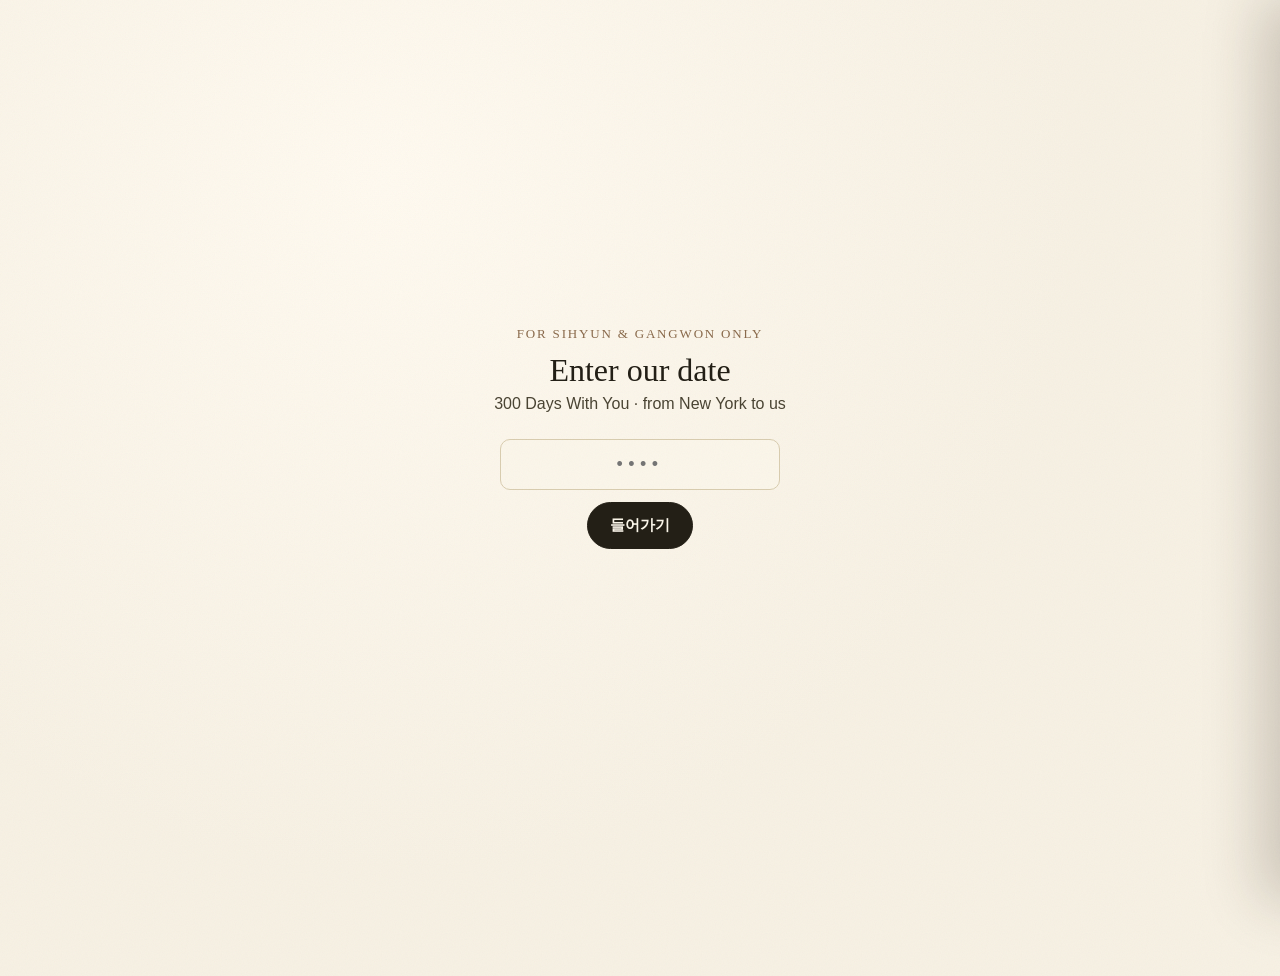
==== commit 63886d16: "Port v1 decorative touches into v2: thread divider, paper grain, badge pulse - Red thread divider SV" ====
--- a/v2/index.html
+++ b/v2/index.html
@@ -58,6 +58,10 @@
       </div>
     </div>
   </header>
+
+  <div class="thread-divider" aria-hidden="true">
+    <svg viewBox="0 0 520 22" preserveAspectRatio="none"><path d="M0,11 C120,-8 180,30 260,11 C340,-8 400,30 520,11" fill="none" stroke="#b23b3b" stroke-width="1.3" opacity="0.5"/></svg>
+  </div>
 
   <div class="notif-panel" id="notifPanel"></div>
 
--- a/v2/css/main.css
+++ b/v2/css/main.css
@@ -46,6 +46,22 @@
 
 .decor, .decor *{ pointer-events:none; }
 
+/* ---------- PAPER GRAIN ---------- */
+body::after{
+  content:''; position:fixed; inset:-10%; z-index:1; pointer-events:none; opacity:.05;
+  background-image:url("data:image/svg+xml;utf8,<svg xmlns='http://www.w3.org/2000/svg' width='160' height='160'><filter id='n'><feTurbulence type='fractalNoise' baseFrequency='0.85' numOctaves='2' stitchTiles='stitch'/></filter><rect width='100%25' height='100%25' filter='url(%23n)'/></svg>");
+  mix-blend-mode:multiply; animation:v2GrainDrift 9s steps(6) infinite;
+}
+@keyframes v2GrainDrift{
+  0%{ transform:translate(0,0); } 20%{ transform:translate(-2%,1%); } 40%{ transform:translate(1%,-2%); }
+  60%{ transform:translate(-1%,2%); } 80%{ transform:translate(2%,-1%); } 100%{ transform:translate(0,0); }
+}
+@media (prefers-reduced-motion: reduce){ body::after{ animation:none; } }
+
+/* ---------- RED THREAD DIVIDER (under header) ---------- */
+.thread-divider{ height:22px; margin:2px auto 4px; max-width:520px; padding:0 20px; }
+.thread-divider svg{ width:100%; height:100%; display:block; }
+
 /* ---------- LOCK / IDENTITY SCREENS ---------- */
 #lockScreen, #identityScreen{
   min-height:100vh; display:flex; align-items:center; justify-content:center;
@@ -231,6 +247,9 @@
 .cal-num{ font-weight:700; }
 .cal-dot{ font-size:9px; }
 .cal-badge{ position:absolute; top:2px; right:3px; font-size:9px; line-height:1; }
+.cal-cell.kind-birthday .cal-badge, .cal-cell.kind-anniversary .cal-badge{ animation:v2BadgePulse 2.2s ease-in-out infinite; }
+@keyframes v2BadgePulse{ 0%,100%{ transform:scale(1); } 50%{ transform:scale(1.35); } }
+@media (prefers-reduced-motion: reduce){ .cal-cell.kind-birthday .cal-badge, .cal-cell.kind-anniversary .cal-badge{ animation:none; } }
 .cal-title{ font-size:8px; color:var(--ink-soft); text-align:center; line-height:1.15; overflow:hidden; max-height:2.3em; }
 .cal-legend{ display:flex; flex-wrap:wrap; justify-content:center; gap:6px 12px; margin-top:12px; padding-top:10px; border-top:1px solid var(--line); font-size:10px; color:var(--ink-soft); }
 .cal-legend .is-today-sw{ border:1.5px solid var(--gold); border-radius:4px; padding:0 4px; }
